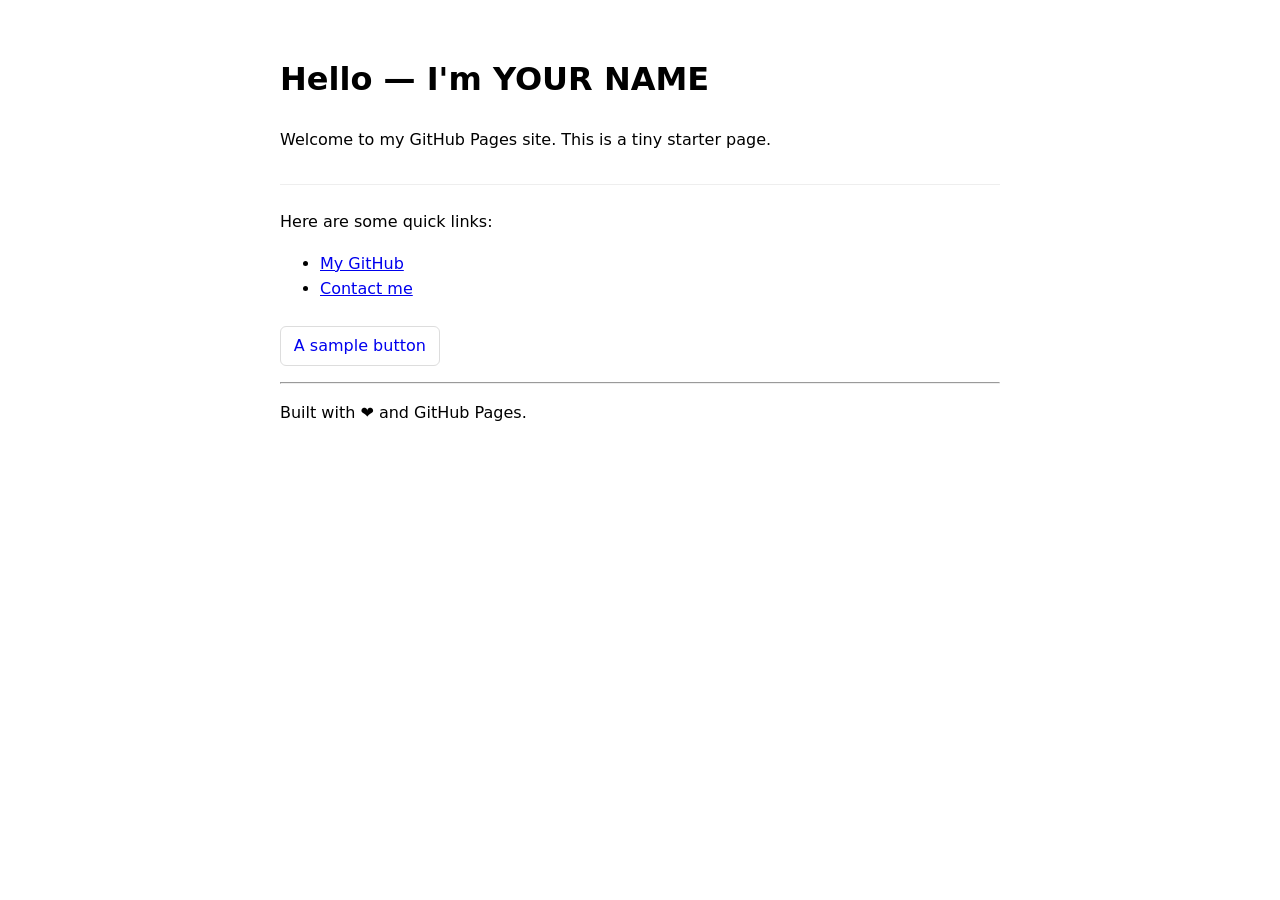
==== index.html @ 0332849d "initial site" ====
<!doctype html>
<html lang="en">
<head>
  <meta charset="utf-8" />
  <meta name="viewport" content="width=device-width,initial-scale=1" />
  <title>Welcome — YOURNAME</title>
  <style>
    body { font-family: system-ui, -apple-system, "Segoe UI", Roboto, sans-serif; max-width: 720px; margin: 6vh auto; padding: 0 1rem; line-height:1.6; }
    header { border-bottom: 1px solid #eee; padding-bottom: 1rem; margin-bottom: 1.5rem; }
    a.button { display: inline-block; padding: .4rem .8rem; margin-top: .5rem; border-radius: 6px; text-decoration:none; border:1px solid #ddd; }
  </style>
</head>
<body>
  <header>
    <h1>Hello — I'm YOUR NAME</h1>
    <p>Welcome to my GitHub Pages site. This is a tiny starter page.</p>
  </header>
  <main>
    <p>Here are some quick links:</p>
    <ul>
      <li><a href="https://github.com/YOURUSERNAME">My GitHub</a></li>
      <li><a href="mailto:you@example.com">Contact me</a></li>
    </ul>
    <p><a class="button" href="#">A sample button</a></p>
  </main>
  <footer>
    <hr/>
    <p>Built with ❤️ and GitHub Pages.</p>
  </footer>
</body>
</html>
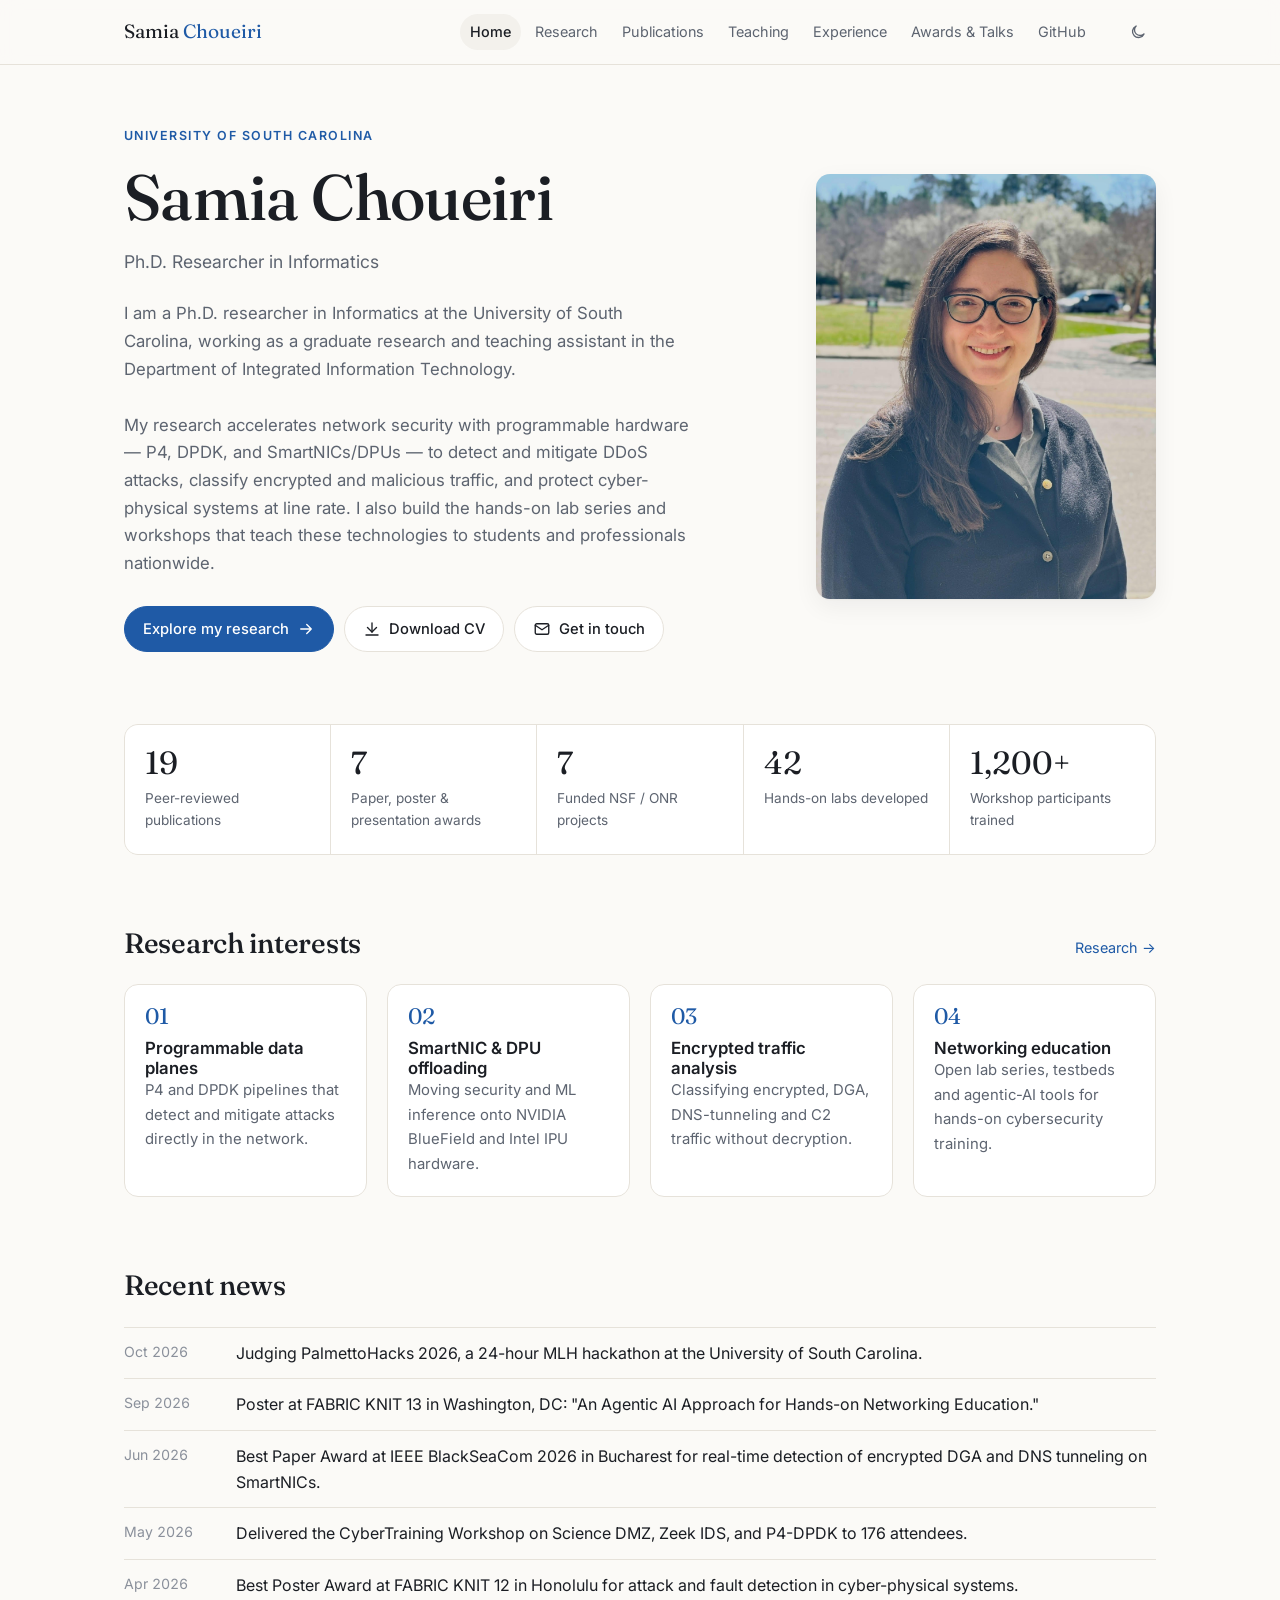
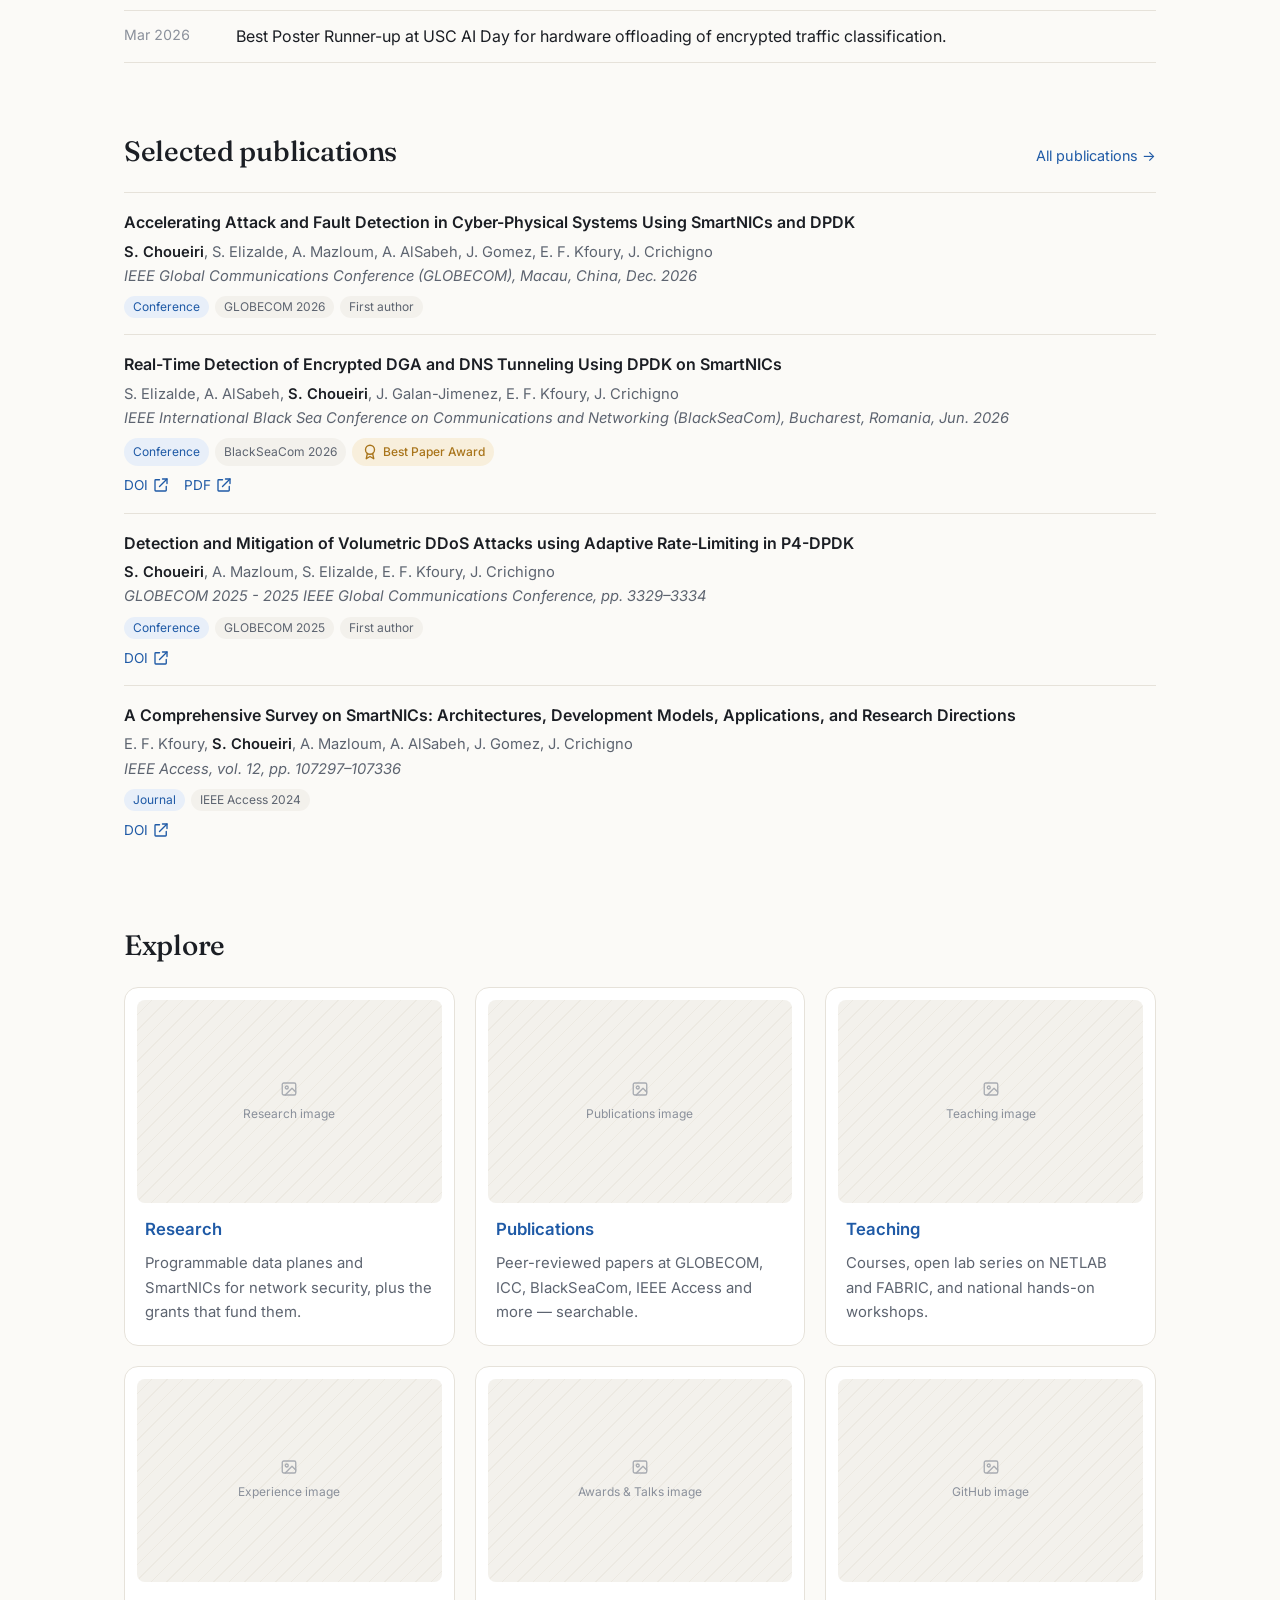
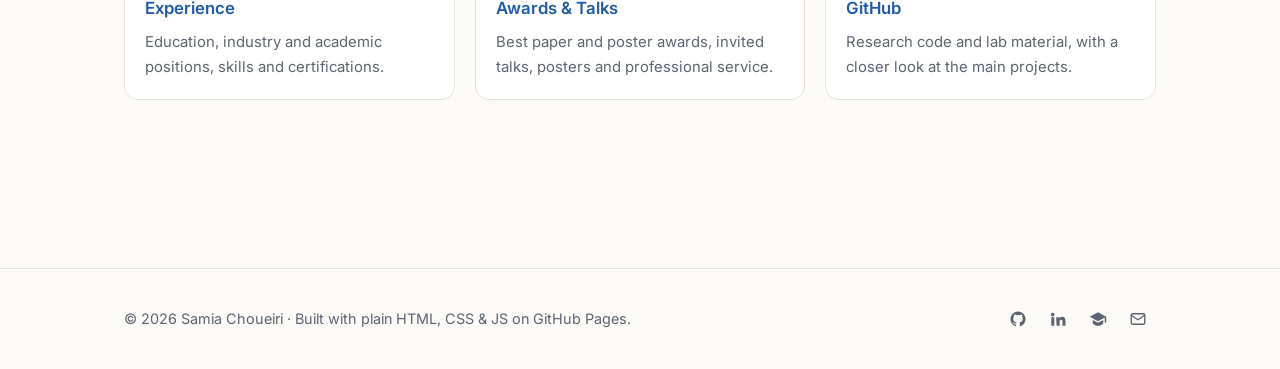
==== commit f43f99b9: "initial push" ====
--- a/index.html
+++ b/index.html
@@ -1,31 +1,29 @@
 <!doctype html>
 <html lang="en">
 <head>
-  <meta charset="utf-8" />
-  <meta name="viewport" content="width=device-width,initial-scale=1" />
-  <title>Welcome — YOURNAME</title>
-  <style>
-    body { font-family: system-ui, -apple-system, "Segoe UI", Roboto, sans-serif; max-width: 720px; margin: 6vh auto; padding: 0 1rem; line-height:1.6; }
-    header { border-bottom: 1px solid #eee; padding-bottom: 1rem; margin-bottom: 1.5rem; }
-    a.button { display: inline-block; padding: .4rem .8rem; margin-top: .5rem; border-radius: 6px; text-decoration:none; border:1px solid #ddd; }
-  </style>
+  <meta charset="utf-8">
+  <meta name="viewport" content="width=device-width, initial-scale=1">
+  <title>Samia Choueiri — Network Security Researcher</title>
+  <meta name="description" content="Samia Choueiri is a Ph.D. researcher at the University of South Carolina working on network security with P4, DPDK and SmartNICs.">
+  <link rel="preconnect" href="https://fonts.googleapis.com">
+  <link rel="preconnect" href="https://fonts.gstatic.com" crossorigin>
+  <link rel="stylesheet" href="https://fonts.googleapis.com/css2?family=Fraunces:opsz,wght@9..144,400;9..144,500&family=Inter:wght@400;500;600&display=swap">
+  <link rel="stylesheet" href="assets/css/main.css">
+  <script src="assets/js/theme-init.js"></script>
 </head>
-<body>
-  <header>
-    <h1>Hello — I'm YOUR NAME</h1>
-    <p>Welcome to my GitHub Pages site. This is a tiny starter page.</p>
-  </header>
-  <main>
-    <p>Here are some quick links:</p>
-    <ul>
-      <li><a href="https://github.com/YOURUSERNAME">My GitHub</a></li>
-      <li><a href="mailto:you@example.com">Contact me</a></li>
-    </ul>
-    <p><a class="button" href="#">A sample button</a></p>
+<body data-page="home">
+  <div id="site-header"></div>
+
+  <main class="container">
+    <section data-render="home-hero"></section>
+    <section class="section" data-render="home-stats"></section>
+    <section class="section" data-render="home-interests"></section>
+    <section class="section" data-render="home-news"></section>
+    <section class="section" data-render="home-publications"></section>
+    <section class="section" data-render="home-explore"></section>
   </main>
-  <footer>
-    <hr/>
-    <p>Built with ❤️ and GitHub Pages.</p>
-  </footer>
+
+  <div id="site-footer"></div>
+  <script src="assets/js/loader.js"></script>
 </body>
 </html>
--- a/assets/css/main.css
+++ b/assets/css/main.css
@@ -0,0 +1,320 @@
+/* ==========================================================================
+   Samia Choueiri — portfolio stylesheet
+   1. Design tokens (edit colours / fonts here)
+   2. Base
+   3. Layout (header, footer, containers)
+   4. Components (buttons, tags, cards, placeholders, lists, ...)
+   5. Page-specific bits
+   ========================================================================== */
+
+/* 1. Design tokens ------------------------------------------------------- */
+
+/* Fraunces draws "&" as a decorative "Et" ligature; this face supplies a plain "&" from a
+   standard system serif for that one character only (unicode-range), so headings keep Fraunces. */
+@font-face {
+  font-family: "Plain Ampersand";
+  src: local("Georgia"), local("Times New Roman"), local("Liberation Serif"), local("DejaVu Serif"), local("Noto Serif");
+  unicode-range: U+0026;
+}
+
+:root {
+  --font-sans: "Inter", system-ui, -apple-system, "Segoe UI", Roboto, sans-serif;
+  --font-serif: "Plain Ampersand", "Fraunces", Georgia, "Times New Roman", serif;
+
+  --bg: #fbfaf7;
+  --surface: #ffffff;
+  --surface-2: #f3f1ec;
+  --text: #1b1e24;
+  --muted: #5d6470;
+  --faint: #8a909b;
+  --line: #e6e2da;
+  --accent: #1f5aa6;
+  --accent-soft: #e8eff9;
+  --accent-text: #ffffff;
+  --gold: #a8741a;
+  --gold-soft: #f8efdc;
+
+  --radius: 14px;
+  --radius-sm: 8px;
+  --shadow: 0 1px 2px rgba(20, 24, 31, .04), 0 8px 24px rgba(20, 24, 31, .06);
+  --container: 1080px;
+  --header-h: 64px;
+  color-scheme: light;
+}
+
+:root[data-theme="dark"] {
+  --bg: #0f1115;
+  --surface: #161a21;
+  --surface-2: #1c212a;
+  --text: #e7e9ee;
+  --muted: #a2a9b6;
+  --faint: #737b89;
+  --line: #272c36;
+  --accent: #82adf0;
+  --accent-soft: #1b2638;
+  --accent-text: #0f1115;
+  --gold: #e2b25c;
+  --gold-soft: #2a2316;
+  --shadow: 0 1px 2px rgba(0, 0, 0, .3), 0 8px 24px rgba(0, 0, 0, .25);
+  color-scheme: dark;
+}
+
+/* 2. Base ---------------------------------------------------------------- */
+*, *::before, *::after { box-sizing: border-box; }
+html { scroll-behavior: smooth; scroll-padding-top: calc(var(--header-h) + 16px); }
+body {
+  margin: 0;
+  font-family: var(--font-sans);
+  font-size: 16px;
+  line-height: 1.65;
+  color: var(--text);
+  background: var(--bg);
+  -webkit-font-smoothing: antialiased;
+}
+img { max-width: 100%; display: block; }
+a { color: var(--accent); text-decoration: none; }
+a:hover { text-decoration: underline; text-underline-offset: 3px; }
+h1, h2, h3, h4 { line-height: 1.2; margin: 0; font-weight: 600; }
+h1, h2 { font-family: var(--font-serif); font-weight: 500; letter-spacing: -.01em; }
+h3 { font-size: 1.05rem; }
+p { margin: 0 0 1em; }
+:focus-visible { outline: 2px solid var(--accent); outline-offset: 2px; border-radius: 4px; }
+.sr-only { position: absolute; width: 1px; height: 1px; overflow: hidden; clip: rect(0 0 0 0); white-space: nowrap; }
+
+/* 3. Layout -------------------------------------------------------------- */
+.container { width: 100%; max-width: var(--container); margin: 0 auto; padding-inline: 24px; }
+
+.site-header {
+  position: sticky; top: 0; z-index: 50;
+  background: color-mix(in srgb, var(--bg) 85%, transparent);
+  backdrop-filter: saturate(160%) blur(10px);
+  border-bottom: 1px solid var(--line);
+}
+.site-header .container { display: flex; align-items: center; gap: 24px; height: var(--header-h); }
+.brand { font-family: var(--font-serif); font-size: 1.2rem; color: var(--text); white-space: nowrap; }
+.brand:hover { text-decoration: none; }
+.brand span { color: var(--accent); }
+.nav { display: flex; gap: 4px; margin-left: auto; }
+.nav a {
+  color: var(--muted); font-size: .9rem; padding: 6px 10px; border-radius: 999px;
+}
+.nav a:hover { color: var(--text); background: var(--surface-2); text-decoration: none; }
+.nav a[aria-current="page"] { color: var(--text); background: var(--surface-2); font-weight: 500; }
+.header-actions { display: flex; gap: 4px; }
+.icon-btn {
+  display: inline-grid; place-items: center; width: 36px; height: 36px;
+  border: 0; border-radius: 999px; background: transparent; color: var(--muted); cursor: pointer;
+}
+.icon-btn:hover { background: var(--surface-2); color: var(--text); }
+.menu-btn { display: none; }
+
+@media (max-width: 900px) {
+  .menu-btn { display: inline-grid; }
+  .nav {
+    position: absolute; top: var(--header-h); left: 0; right: 0;
+    flex-direction: column; gap: 0; padding: 8px 16px 16px;
+    background: var(--bg); border-bottom: 1px solid var(--line);
+    display: none;
+  }
+  .nav.open { display: flex; }
+  .nav a { border-radius: var(--radius-sm); padding: 10px 12px; }
+  .header-actions { margin-left: auto; }
+}
+
+main { padding-block: 56px 96px; }
+
+.site-footer { border-top: 1px solid var(--line); padding-block: 32px; color: var(--muted); font-size: .9rem; }
+.site-footer .container { display: flex; flex-wrap: wrap; gap: 16px; justify-content: space-between; align-items: center; }
+.site-footer .socials { display: flex; gap: 4px; }
+
+/* Page intro (top of every inner page) */
+.page-hero { margin-bottom: 56px; max-width: 720px; }
+.eyebrow {
+  display: inline-block; font-size: .78rem; font-weight: 600; letter-spacing: .12em;
+  text-transform: uppercase; color: var(--accent); margin-bottom: 12px;
+}
+.page-hero h1 { font-size: clamp(2.2rem, 5vw, 3.2rem); margin-bottom: 16px; }
+.lead { font-size: 1.15rem; color: var(--muted); }
+
+/* Sections */
+.section { margin-bottom: 72px; }
+.section-head { display: flex; align-items: baseline; gap: 16px; margin-bottom: 24px; flex-wrap: wrap; }
+.section-head h2 { font-size: 1.75rem; }
+.section-head .count { color: var(--faint); font-size: .9rem; }
+.section-head .action { margin-left: auto; font-size: .9rem; }
+.section-intro { color: var(--muted); max-width: 720px; margin-top: -8px; margin-bottom: 24px; }
+.subhead { font-size: .8rem; font-weight: 600; letter-spacing: .1em; text-transform: uppercase; color: var(--faint); margin: 32px 0 12px; }
+
+/* 4. Components ---------------------------------------------------------- */
+
+/* Buttons */
+.btn {
+  display: inline-flex; align-items: center; gap: 8px;
+  padding: 10px 18px; border-radius: 999px; font-size: .92rem; font-weight: 500;
+  border: 1px solid var(--line); background: var(--surface); color: var(--text); cursor: pointer;
+}
+.btn:hover { text-decoration: none; border-color: var(--faint); }
+.btn.primary { background: var(--accent); border-color: var(--accent); color: var(--accent-text); }
+.btn.primary:hover { filter: brightness(1.08); }
+.btn-row { display: flex; flex-wrap: wrap; gap: 10px; }
+
+/* Small inline links (DOI, PDF, code...) */
+.link-row { display: flex; flex-wrap: wrap; gap: 6px 14px; margin-top: 8px; font-size: .85rem; }
+.link-row a { display: inline-flex; align-items: center; gap: 4px; }
+
+/* Tags */
+.tags { display: flex; flex-wrap: wrap; gap: 6px; }
+.tag {
+  display: inline-flex; align-items: center; gap: 4px;
+  font-size: .75rem; line-height: 1; padding: 5px 9px; border-radius: 999px;
+  background: var(--surface-2); color: var(--muted); white-space: nowrap;
+}
+.tag.accent { background: var(--accent-soft); color: var(--accent); }
+.tag.gold { background: var(--gold-soft); color: var(--gold); font-weight: 500; }
+
+/* Image placeholders — swap for a real image by setting `image` in the data files */
+.ph {
+  position: relative; width: 100%; aspect-ratio: var(--ratio, 16 / 9);
+  border-radius: var(--radius-sm); overflow: hidden;
+  background:
+    repeating-linear-gradient(135deg, transparent 0 10px, color-mix(in srgb, var(--line) 55%, transparent) 10px 11px),
+    var(--surface-2);
+  display: grid; place-items: center; color: var(--faint);
+}
+.ph-label { display: flex; flex-direction: column; align-items: center; gap: 6px; font-size: .75rem; text-align: center; padding: 8px; }
+.ph-label svg { opacity: .7; }
+.media { width: 100%; aspect-ratio: var(--ratio, 16 / 9); object-fit: cover; border-radius: var(--radius-sm); background: var(--surface-2); }
+.ph.round, .media.round { border-radius: 50%; }
+
+/* Cards */
+.grid { display: grid; gap: 20px; grid-template-columns: repeat(auto-fill, minmax(min(100%, 300px), 1fr)); }
+.grid.cols-4 { grid-template-columns: repeat(auto-fit, minmax(min(100%, 220px), 1fr)); }
+.grid.cols-2 { grid-template-columns: repeat(auto-fill, minmax(min(100%, 440px), 1fr)); }
+.card {
+  display: flex; flex-direction: column; gap: 12px;
+  background: var(--surface); border: 1px solid var(--line); border-radius: var(--radius);
+  padding: 20px; transition: border-color .15s, box-shadow .15s, transform .15s;
+}
+.card:hover { border-color: color-mix(in srgb, var(--accent) 35%, var(--line)); box-shadow: var(--shadow); }
+.card .card-media { margin: -8px -8px 4px; }
+.card h3 { font-size: 1.05rem; }
+.card .meta { font-size: .85rem; color: var(--faint); }
+.card p { color: var(--muted); font-size: .93rem; margin: 0; }
+.card .card-foot { margin-top: auto; display: flex; flex-direction: column; align-items: flex-start; gap: 10px; }
+.card .card-foot .link-row { margin-top: 0; }
+
+/* Entry list (experience, awards, talks, ...) */
+.entries { display: flex; flex-direction: column; }
+.entry {
+  display: grid; grid-template-columns: 1fr auto; gap: 4px 24px;
+  padding: 18px 0; border-top: 1px solid var(--line);
+}
+.entry:last-child { border-bottom: 1px solid var(--line); }
+.entry.with-logo { grid-template-columns: 56px 1fr auto; }
+.entry .logo { grid-row: span 3; width: 56px; }
+.entry-title { font-weight: 600; }
+.entry-title .org { font-weight: 400; color: var(--muted); }
+.entry-date { color: var(--faint); font-size: .88rem; white-space: nowrap; text-align: right; }
+.entry-sub { color: var(--muted); font-size: .92rem; grid-column-start: -3; grid-column-end: -2; }
+.entry-desc { color: var(--muted); font-size: .92rem; grid-column-start: -3; grid-column-end: -1; margin: 4px 0 0; }
+.entry .tags, .entry .link-row { grid-column-start: -3; grid-column-end: -1; }
+.entry .tags { margin-top: 6px; }
+@media (max-width: 640px) {
+  .entry, .entry.with-logo { grid-template-columns: 1fr; }
+  .entry .logo { display: none; }
+  .entry-date { text-align: left; grid-row: 1; }
+  .entry-sub, .entry-desc, .entry .tags, .entry .link-row { grid-column: 1; }
+}
+
+/* Stats */
+.stats { display: grid; grid-template-columns: repeat(auto-fit, minmax(150px, 1fr)); gap: 1px; background: var(--line); border: 1px solid var(--line); border-radius: var(--radius); overflow: hidden; }
+.stat { background: var(--surface); padding: 22px 20px; }
+.stat-value { font-family: var(--font-serif); font-size: 2rem; line-height: 1; }
+.stat-label { color: var(--muted); font-size: .85rem; margin-top: 8px; }
+
+/* Key/value table (skills, languages) */
+.kv { display: grid; grid-template-columns: minmax(160px, 220px) 1fr; border-top: 1px solid var(--line); }
+.kv > * { padding: 14px 0; border-bottom: 1px solid var(--line); }
+.kv dt { font-weight: 600; font-size: .92rem; padding-right: 16px; }
+.kv dd { margin: 0; }
+@media (max-width: 640px) { .kv { grid-template-columns: 1fr; } .kv dt { border-bottom: 0; padding-bottom: 0; } }
+
+/* Filters / toolbar */
+.toolbar { display: flex; flex-wrap: wrap; gap: 10px; align-items: center; margin-bottom: 24px; }
+.input, .select {
+  font: inherit; font-size: .92rem; color: var(--text);
+  background: var(--surface); border: 1px solid var(--line); border-radius: 999px; padding: 9px 16px;
+}
+.input { flex: 1 1 240px; min-width: 0; }
+.input:focus, .select:focus { outline: none; border-color: var(--accent); }
+.chip {
+  font: inherit; font-size: .85rem; padding: 7px 14px; border-radius: 999px; cursor: pointer;
+  border: 1px solid var(--line); background: var(--surface); color: var(--muted);
+}
+.chip[aria-pressed="true"] { background: var(--text); border-color: var(--text); color: var(--bg); }
+.empty { color: var(--faint); padding: 32px 0; text-align: center; }
+
+/* Publications */
+.pub-year { font-family: var(--font-serif); font-size: 1.3rem; margin: 32px 0 4px; color: var(--faint); }
+.pub { display: grid; grid-template-columns: 40px 1fr; gap: 12px; padding: 16px 0; border-top: 1px solid var(--line); }
+.pub.no-num { grid-template-columns: 1fr; }
+.pub.no-num .pub-num { display: none; }
+.pub-num { color: var(--faint); font-size: .85rem; padding-top: 2px; font-variant-numeric: tabular-nums; }
+.pub-title { font-weight: 600; margin-bottom: 4px; }
+.pub-authors { font-size: .92rem; color: var(--muted); }
+.pub-authors strong { color: var(--text); font-weight: 600; }
+.pub-venue { font-size: .92rem; font-style: italic; color: var(--muted); }
+.pub .tags { margin-top: 8px; }
+
+/* 5. Page-specific ------------------------------------------------------- */
+
+/* Home hero */
+.hero { display: grid; grid-template-columns: 1.4fr 1fr; gap: 56px; align-items: center; margin-bottom: 72px; }
+.hero h1 { font-size: clamp(2.6rem, 6vw, 4rem); margin-bottom: 12px; }
+.hero .role { font-size: 1.1rem; color: var(--muted); margin-bottom: 24px; }
+.hero .bio { color: var(--muted); font-size: 1.05rem; margin-bottom: 28px; }
+.hero .portrait { max-width: 340px; justify-self: end; width: 100%; }
+.hero .portrait .media, .hero .portrait .ph { border-radius: var(--radius); box-shadow: var(--shadow); }
+@media (max-width: 800px) {
+  .hero { grid-template-columns: 1fr; gap: 32px; }
+  .hero .portrait { justify-self: start; max-width: 220px; order: -1; }
+}
+
+/* Interest cards on home */
+.interest { gap: 10px; }
+.interest .num { font-family: var(--font-serif); color: var(--accent); font-size: 1.4rem; line-height: 1; }
+
+/* News list */
+.news { display: flex; flex-direction: column; }
+.news-item { display: grid; grid-template-columns: 96px 1fr; gap: 16px; padding: 12px 0; border-top: 1px solid var(--line); }
+.news-item:last-child { border-bottom: 1px solid var(--line); }
+.news-date { color: var(--faint); font-size: .88rem; font-variant-numeric: tabular-nums; }
+
+/* Research area feature rows */
+.feature { display: grid; grid-template-columns: 1fr 1.2fr; gap: 40px; align-items: center; padding: 32px 0; border-top: 1px solid var(--line); }
+.feature:nth-child(even) .feature-media { order: 2; }
+.feature h3 { font-family: var(--font-serif); font-weight: 500; font-size: 1.5rem; margin-bottom: 12px; }
+.feature p { color: var(--muted); }
+.related { margin-top: 16px; font-size: .9rem; }
+.related summary { cursor: pointer; color: var(--accent); }
+.related ul { padding-left: 18px; margin: 8px 0 0; color: var(--muted); }
+@media (max-width: 800px) {
+  .feature { grid-template-columns: 1fr; gap: 20px; }
+  .feature:nth-child(even) .feature-media { order: 0; }
+}
+
+/* GitHub */
+.repo-card h3 { display: flex; align-items: center; gap: 8px; font-size: 1rem; word-break: break-word; }
+.repo-stats { display: flex; flex-wrap: wrap; gap: 14px; font-size: .82rem; color: var(--faint); }
+.repo-stats span { display: inline-flex; align-items: center; gap: 4px; }
+.lang-dot { width: 10px; height: 10px; border-radius: 50%; display: inline-block; background: var(--faint); }
+.gh-profile { display: flex; gap: 20px; align-items: center; flex-wrap: wrap; padding: 20px; border: 1px solid var(--line); border-radius: var(--radius); background: var(--surface); }
+.gh-profile img { width: 72px; height: 72px; border-radius: 50%; }
+.gh-profile .btn { margin-left: auto; }
+.notice { font-size: .9rem; color: var(--muted); background: var(--surface-2); border-radius: var(--radius-sm); padding: 12px 16px; }
+
+/* Entrance animation (respects reduced motion) */
+@media (prefers-reduced-motion: no-preference) {
+  .reveal { animation: rise .5s ease both; }
+  @keyframes rise { from { opacity: 0; transform: translateY(8px); } to { opacity: 1; transform: none; } }
+}
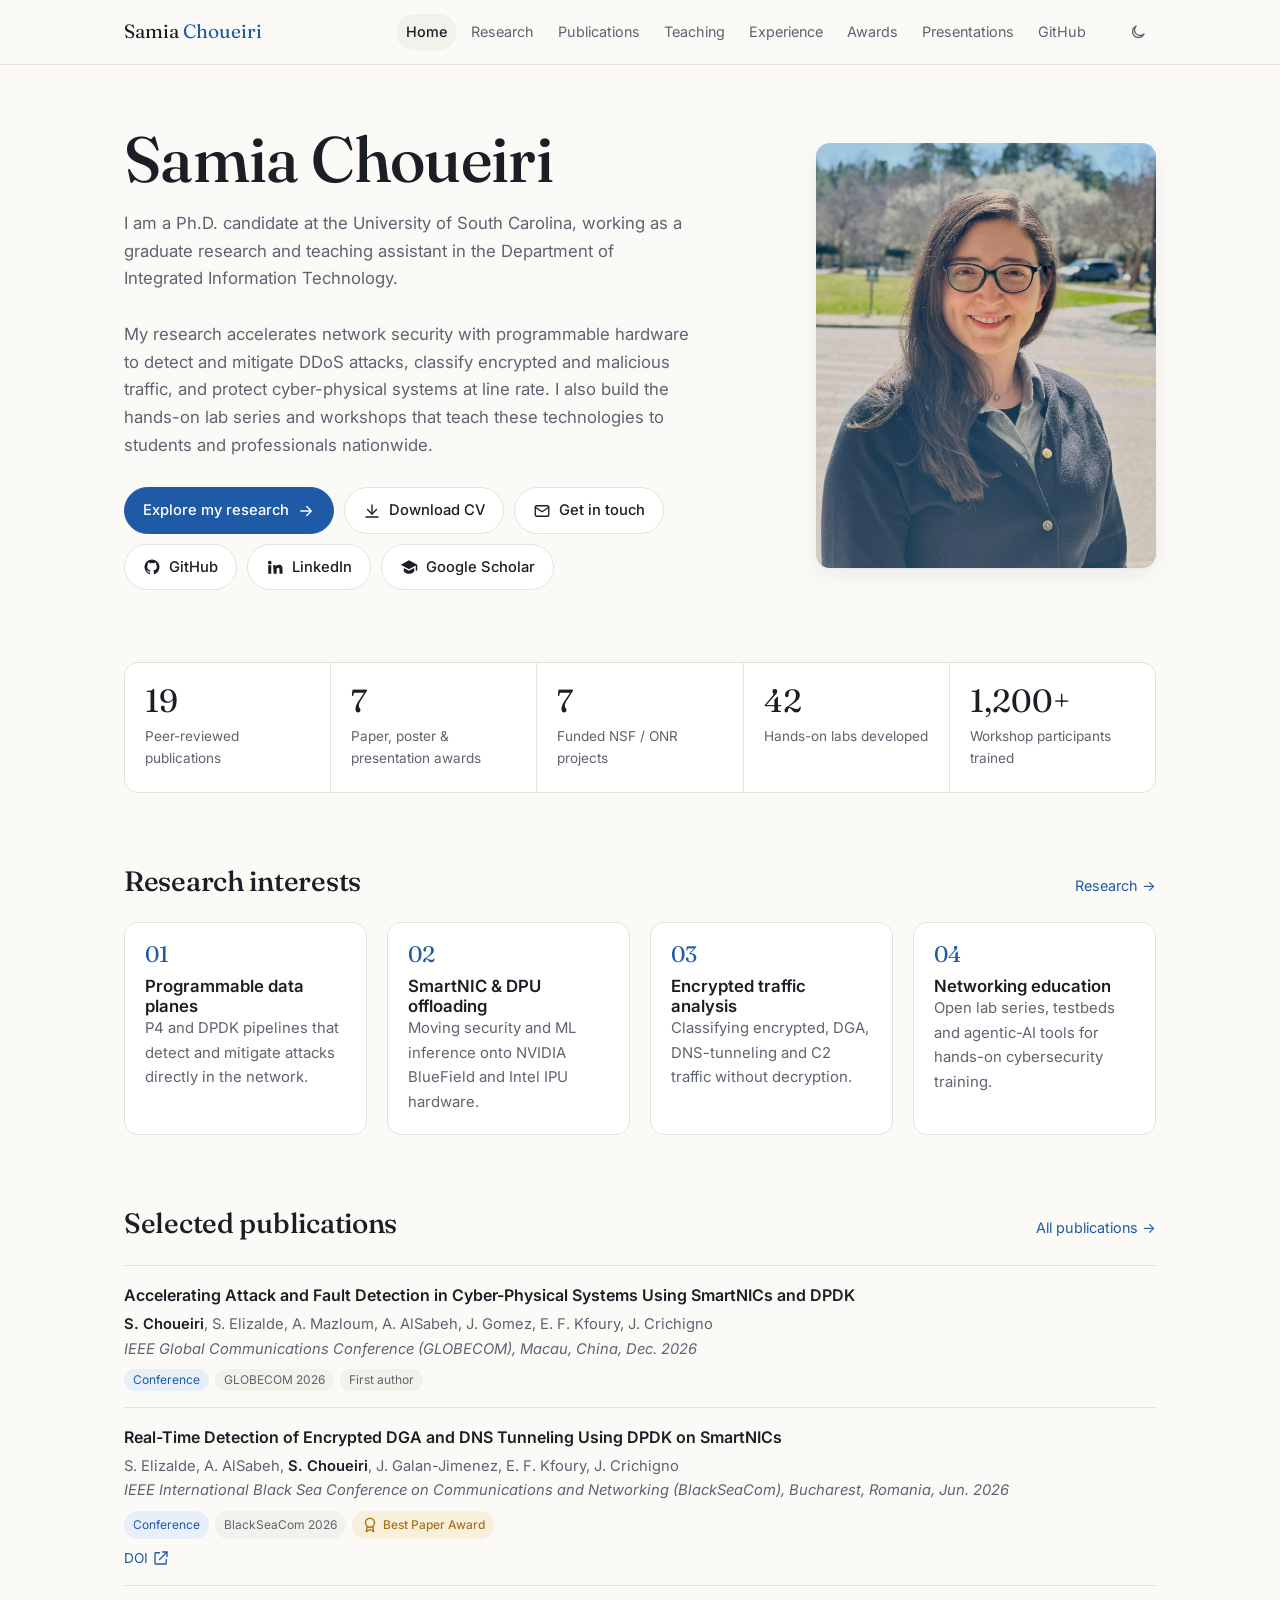
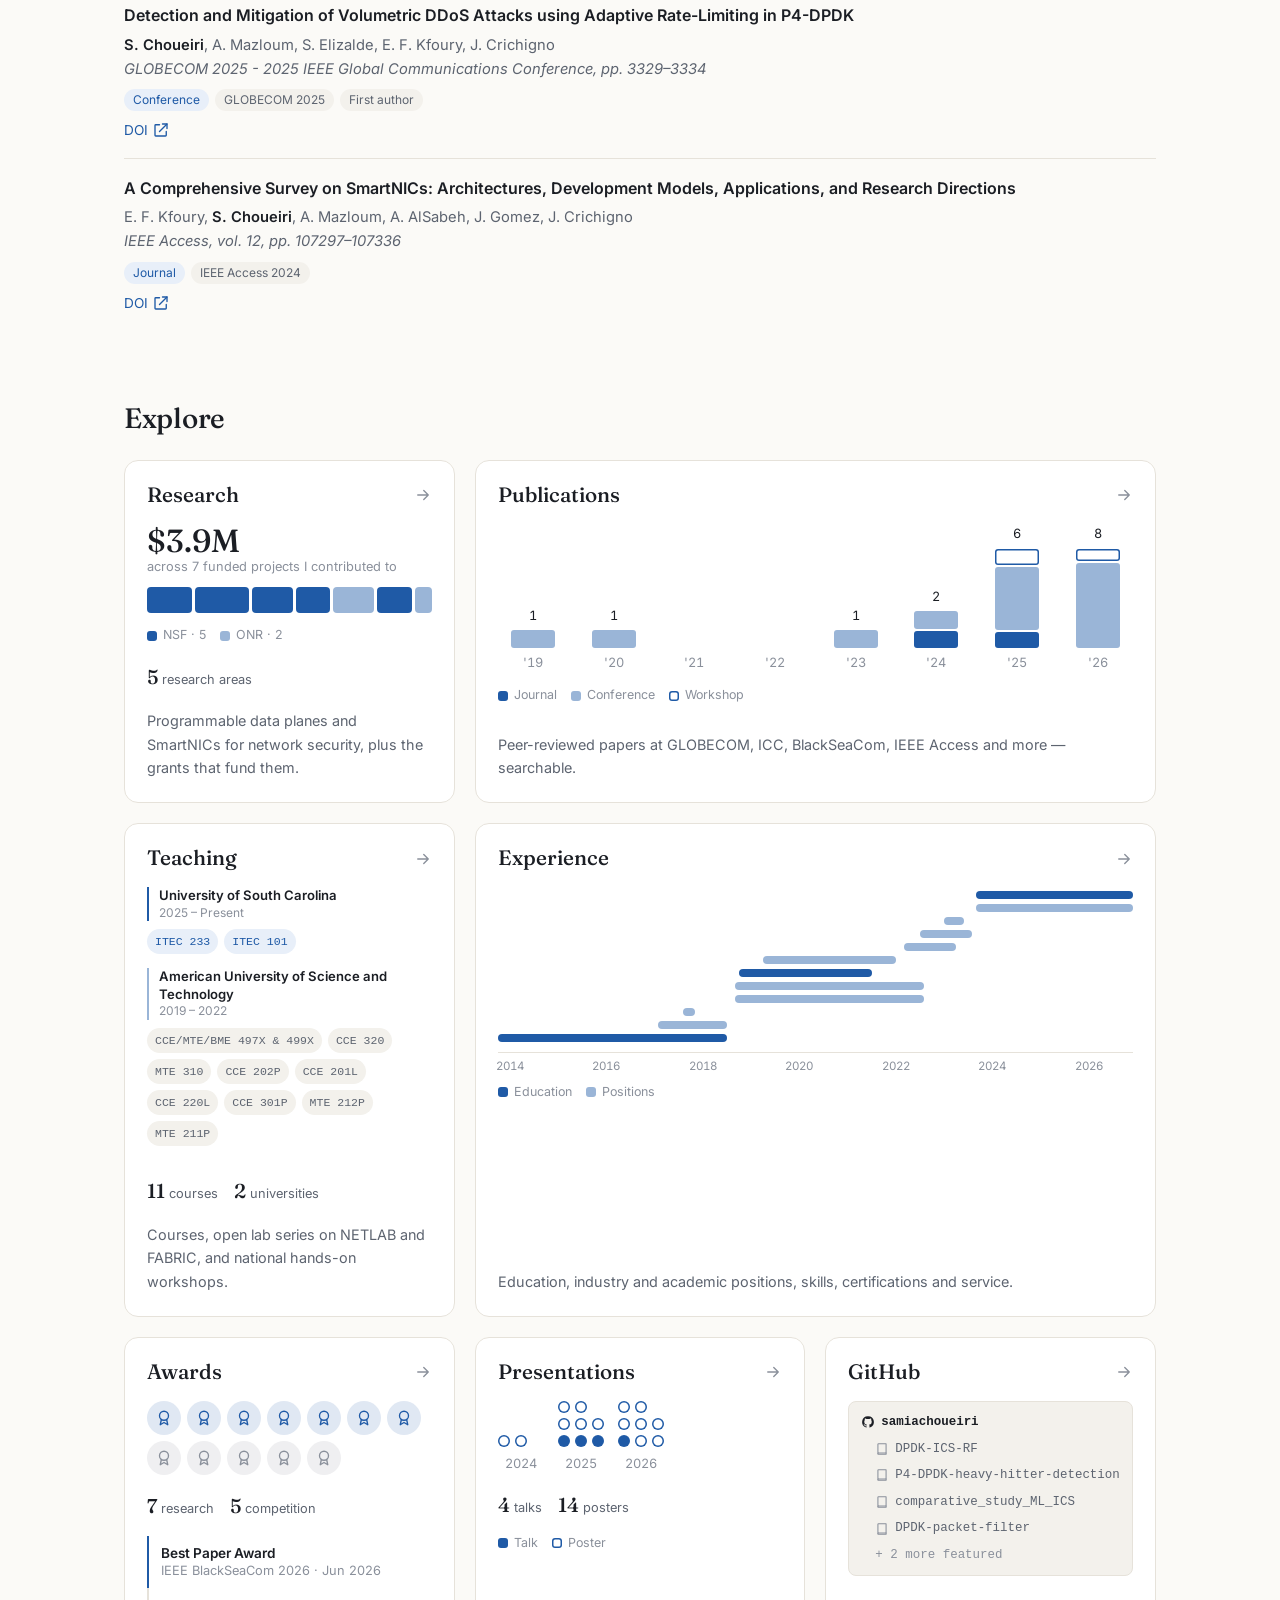
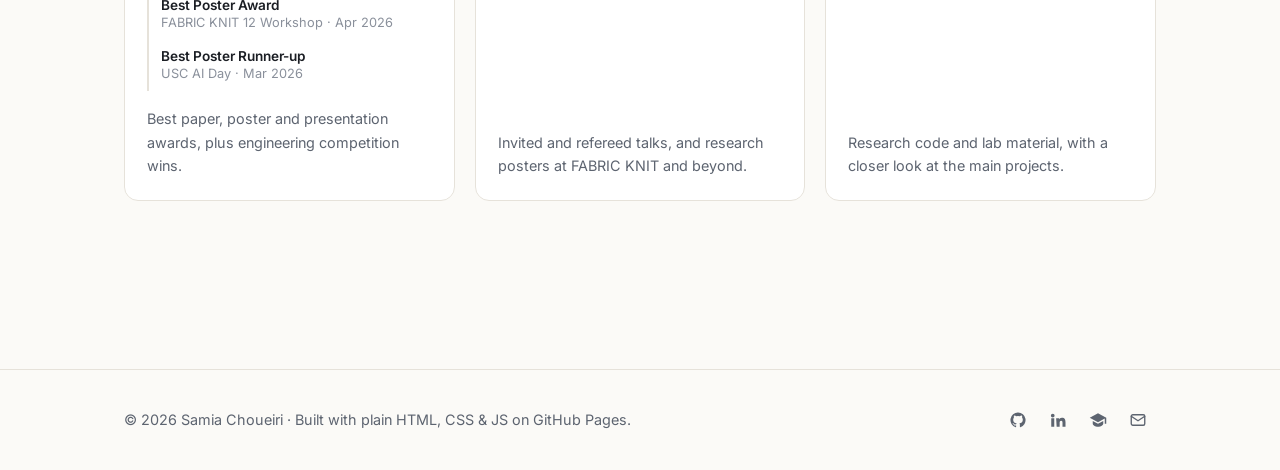
==== commit fbd86625: "add figures" ====
--- a/index.html
+++ b/index.html
@@ -18,7 +18,6 @@
     <section data-render="home-hero"></section>
     <section class="section" data-render="home-stats"></section>
     <section class="section" data-render="home-interests"></section>
-    <section class="section" data-render="home-news"></section>
     <section class="section" data-render="home-publications"></section>
     <section class="section" data-render="home-explore"></section>
   </main>
--- a/assets/css/main.css
+++ b/assets/css/main.css
@@ -273,6 +273,7 @@
 .hero h1 { font-size: clamp(2.6rem, 6vw, 4rem); margin-bottom: 12px; }
 .hero .role { font-size: 1.1rem; color: var(--muted); margin-bottom: 24px; }
 .hero .bio { color: var(--muted); font-size: 1.05rem; margin-bottom: 28px; }
+.hero .btn-row.profiles { margin-top: 10px; }
 .hero .portrait { max-width: 340px; justify-self: end; width: 100%; }
 .hero .portrait .media, .hero .portrait .ph { border-radius: var(--radius); box-shadow: var(--shadow); }
 @media (max-width: 800px) {
@@ -290,9 +291,110 @@
 .news-item:last-child { border-bottom: 1px solid var(--line); }
 .news-date { color: var(--faint); font-size: .88rem; font-variant-numeric: tabular-nums; }
 
+/* Explore tiles on home: a bento grid, each tile with a small infographic */
+.bento { display: grid; gap: 20px; grid-template-columns: repeat(3, 1fr); }
+.bento .tile-publications, .bento .tile-experience { grid-column: span 2; }
+.tile {
+  display: flex; flex-direction: column; gap: 16px; color: var(--text);
+  background: var(--surface); border: 1px solid var(--line); border-radius: var(--radius);
+  padding: 22px; transition: border-color .15s, box-shadow .15s;
+}
+.tile:hover { text-decoration: none; border-color: color-mix(in srgb, var(--accent) 35%, var(--line)); box-shadow: var(--shadow); }
+.tile-head { display: flex; align-items: center; justify-content: space-between; }
+.tile-head h3 { font-family: var(--font-serif); font-weight: 500; font-size: 1.3rem; }
+.tile-head .icon { color: var(--faint); transition: transform .15s, color .15s; }
+.tile:hover .tile-head .icon { color: var(--accent); transform: translateX(3px); }
+.tile p { color: var(--muted); font-size: .9rem; margin: 0; margin-top: auto; }
+.viz { font-size: .8rem; color: var(--muted); }
+.viz-legend { display: flex; flex-wrap: wrap; gap: 14px; margin-top: 12px; color: var(--faint); font-size: .78rem; }
+.viz-legend span { display: inline-flex; align-items: center; gap: 6px; }
+.sw { width: 10px; height: 10px; border-radius: 3px; display: inline-block; }
+.viz-facts { display: flex; flex-wrap: wrap; gap: 6px 16px; margin-top: 14px; }
+.viz-facts b { font-family: var(--font-serif); font-weight: 500; font-size: 1.25rem; color: var(--text); }
+
+/* series colours shared by the charts */
+.journal, .edu, .medal.research, .talk { --c: var(--accent); }
+.conference, .job { --c: color-mix(in srgb, var(--accent) 45%, var(--surface)); }
+.medal.other { --c: var(--faint); }
+.sw, .seg, .span { background: var(--c); }
+.workshop, .sw.poster, .dot.poster { background: transparent; box-shadow: inset 0 0 0 1.5px var(--accent); }
+
+/* publications: stacked columns per year */
+.bars { display: flex; align-items: flex-end; gap: 10px; height: 150px; }
+.bar-col { flex: 1; display: flex; flex-direction: column; align-items: center; justify-content: flex-end; height: 100%; gap: 4px; }
+.bar { width: 100%; max-width: 44px; display: flex; flex-direction: column-reverse; gap: 2px; min-height: 4px; }
+.seg { display: block; border-radius: 3px; }
+.bar-n { color: var(--text); font-variant-numeric: tabular-nums; }
+.bar-y { color: var(--faint); font-variant-numeric: tabular-nums; }
+
+/* research: funding bar */
+.fund-total { display: flex; flex-direction: column; line-height: 1.3; margin-bottom: 12px; }
+.fund-total b { font-family: var(--font-serif); font-weight: 500; font-size: 2rem; color: var(--text); line-height: 1.1; }
+.fund-total span { color: var(--faint); }
+.fund-bar { display: flex; gap: 3px; height: 26px; }
+.fund-bar i { display: block; border-radius: 4px; background: var(--c); min-width: 6px; }
+.fund-bar i:hover { filter: brightness(1.2); }
+.agency-0 { --c: var(--accent); }
+.agency-1 { --c: color-mix(in srgb, var(--accent) 45%, var(--surface)); }
+.agency-2 { --c: var(--faint); }
+
+/* teaching: course codes by university */
+.viz-courses { display: flex; flex-direction: column; gap: 14px; }
+.course-inst { display: flex; flex-direction: column; line-height: 1.35; margin-bottom: 8px; padding-left: 10px; border-left: 2px solid var(--accent); }
+.course-group + .course-group .course-inst { border-left-color: color-mix(in srgb, var(--accent) 45%, var(--surface)); }
+.course-inst b { color: var(--text); font-weight: 600; font-size: .82rem; }
+.course-inst span { color: var(--faint); font-size: .75rem; }
+.course-codes { display: flex; flex-wrap: wrap; gap: 6px; }
+.course-code { font-family: ui-monospace, SFMono-Regular, Menlo, Consolas, monospace; font-size: .72rem; padding: 3px 8px; border-radius: 999px; background: var(--surface-2); color: var(--muted); white-space: nowrap; }
+.course-group:first-child .course-code { background: var(--accent-soft); color: var(--accent); }
+
+/* experience: two-lane timeline */
+.lanes { display: flex; flex-direction: column; gap: 5px; padding: 4px 0 }
+.lane { position: relative; height: 8px; }
+.lane:hover .span { filter: brightness(1.2); }
+.span { position: absolute; top: 0; bottom: 0; border-radius: 999px; min-width: 6px; }
+.axis { position: relative; height: 18px; border-top: 1px solid var(--line); margin-top: 6px; }
+.axis span { position: absolute; top: 4px; transform: translateX(-50%); color: var(--faint); font-size: .72rem; font-variant-numeric: tabular-nums; }
+
+/* awards: medals */
+.medals { display: flex; flex-wrap: wrap; gap: 6px; }
+.viz-medals .award-list { margin-top: 14px; }
+.award-list { list-style: none; margin: 0; padding: 0; display: flex; flex-direction: column; }
+.award-list li { display: flex; flex-direction: column; padding: 8px 0 8px 12px; border-left: 2px solid var(--accent); line-height: 1.35; }
+.award-list li + li { border-left-color: var(--line); }
+.award-list b { color: var(--text); font-weight: 600; font-size: .85rem; }
+.award-list span { color: var(--faint); }
+.medal { width: 34px; height: 34px; border-radius: 50%; display: grid; place-items: center; color: var(--c); background: color-mix(in srgb, var(--c) 14%, var(--surface)); }
+
+/* presentations: dots per year */
+.dot-cols { display: flex; align-items: flex-end; gap: 14px; }
+.dot-col { display: flex; flex-direction: column; align-items: center; gap: 6px; }
+.dots { display: flex; flex-wrap: wrap-reverse; width: 46px; gap: 5px; }
+.dot { width: 12px; height: 12px; border-radius: 50%; background: var(--c); }
+
+/* github: repo listing */
+.viz-repos { font-family: ui-monospace, SFMono-Regular, Menlo, Consolas, monospace; font-size: .78rem; border: 1px solid var(--line); border-radius: var(--radius-sm); background: var(--surface-2); padding: 10px 12px; display: flex; flex-direction: column; gap: 6px; }
+.repo-path { display: flex; align-items: center; gap: 6px; color: var(--text); font-weight: 600; }
+.repo-line { display: flex; align-items: center; gap: 6px; padding-left: 14px; white-space: nowrap; overflow: hidden; text-overflow: ellipsis; }
+.repo-line .icon { color: var(--faint); flex: none; }
+.repo-line .icon svg, .repo-path .icon svg { width: 14px; height: 14px; }
+.repo-line.more { color: var(--faint); }
+
+@media (max-width: 900px) {
+  .bento { grid-template-columns: repeat(2, 1fr); }
+}
+@media (max-width: 640px) {
+  .bento { grid-template-columns: 1fr; }
+  .bento .tile-publications, .bento .tile-experience { grid-column: auto; }
+}
+
 /* Research area feature rows */
 .feature { display: grid; grid-template-columns: 1fr 1.2fr; gap: 40px; align-items: center; padding: 32px 0; border-top: 1px solid var(--line); }
 .feature:nth-child(even) .feature-media { order: 2; }
+.media.figure-fit { object-fit: contain; background: #fff; padding: 10px; border: 2px solid color-mix(in srgb, var(--accent) 40%, var(--line)); }
+.figure-link { display: block; border-radius: var(--radius-sm); transition: box-shadow .15s; }
+.figure-link:hover { box-shadow: var(--shadow); }
+.media.figure { aspect-ratio: auto; max-height: 440px; object-fit: contain; background: #fff; padding: 12px; border: 2px solid color-mix(in srgb, var(--accent) 40%, var(--line)); }
 .feature h3 { font-family: var(--font-serif); font-weight: 500; font-size: 1.5rem; margin-bottom: 12px; }
 .feature p { color: var(--muted); }
 .related { margin-top: 16px; font-size: .9rem; }
